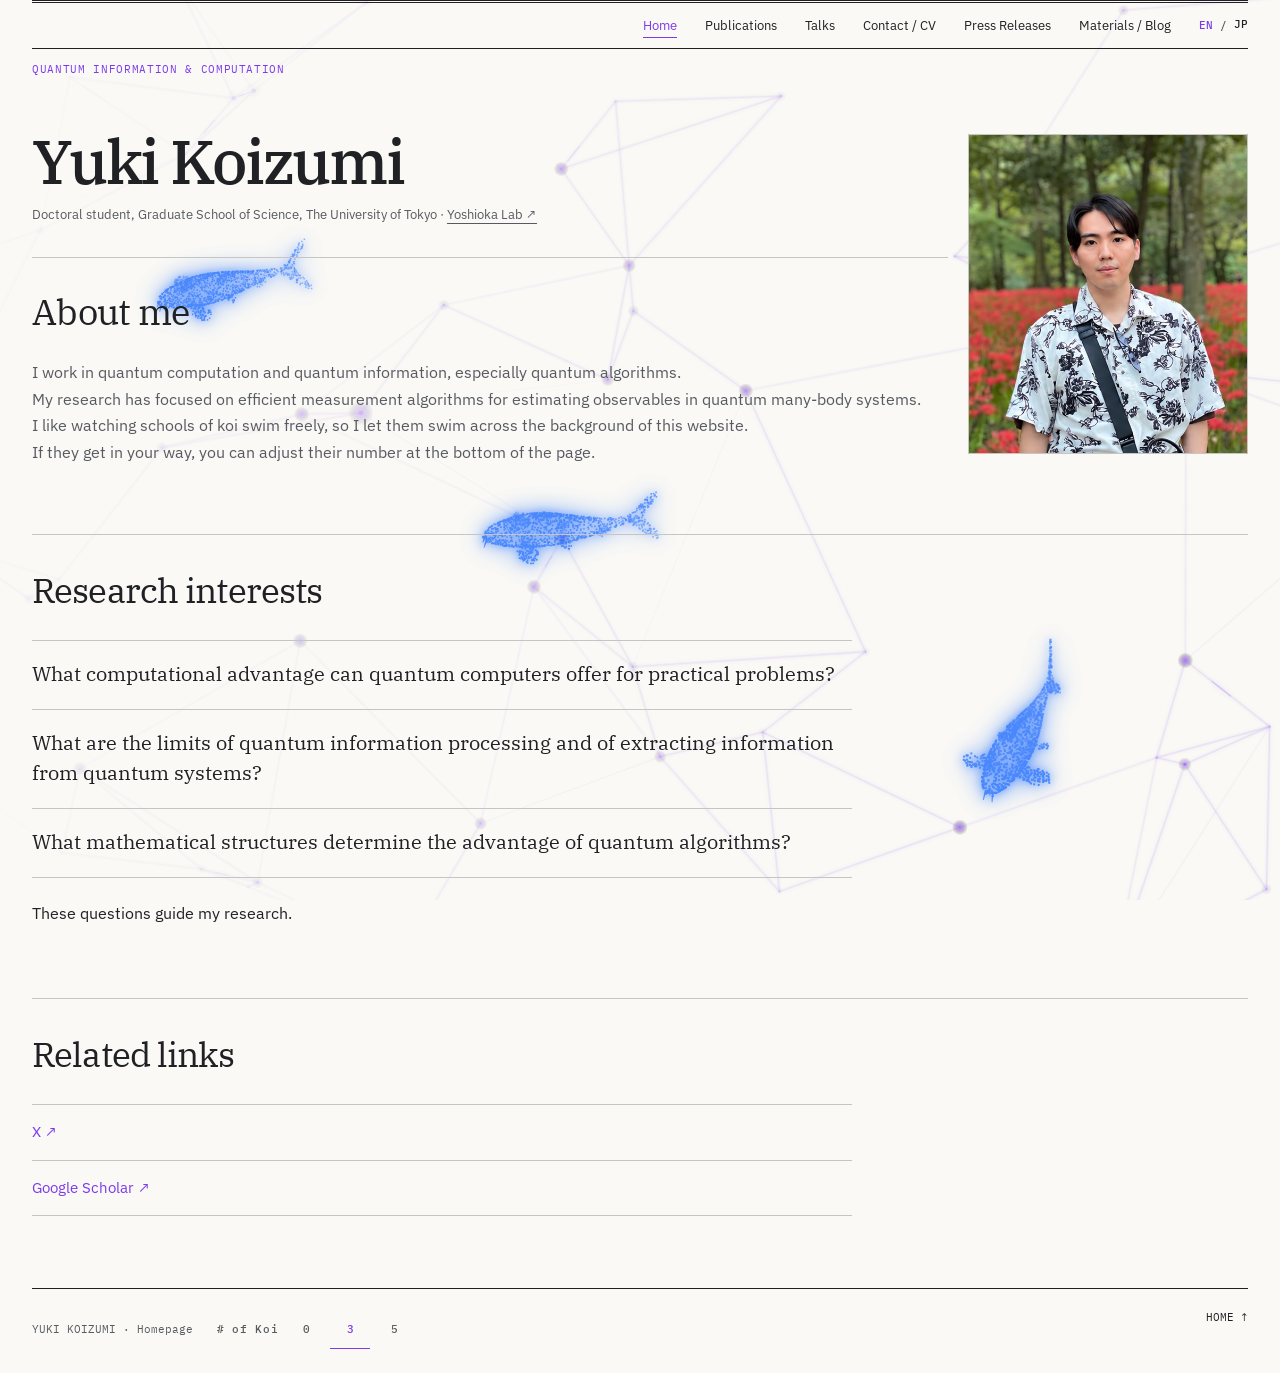
==== index.html @ 2f31bfc8 "2026/10/15 update" ====
<!doctype html>
<html lang="en">
<head>
<meta charset="utf-8">
<meta name="viewport" content="width=device-width, initial-scale=1">
<meta name="robots" content="noindex, nofollow">
<meta name="description" content="Research homepage of Yuki Koizumi, doctoral student at The University of Tokyo.">
<title>Home — Yuki Koizumi</title>
<link rel="preconnect" href="https://fonts.googleapis.com">
<link rel="preconnect" href="https://fonts.gstatic.com" crossorigin>
<link rel="stylesheet" href="https://fonts.googleapis.com/css2?family=IBM+Plex+Mono:wght@400;500&amp;family=IBM+Plex+Sans:wght@400;500&amp;family=IBM+Plex+Serif:wght@400;500&amp;display=swap">
<link rel="stylesheet" href="styles.css">
</head>
<body class="home-page">
<a class="skip-link" href="#main">Skip to content</a>
<div class="home-field" aria-hidden="true"><canvas id="home-field-canvas"></canvas></div>
<div class="home-koi" aria-hidden="true"><canvas id="home-koi-canvas"></canvas></div>
<div class="page">
  <nav class="site-nav" aria-label="Main navigation"><a href="index.html" aria-current="page">Home</a><a href="publications.html">Publications</a><a href="talks.html">Talks</a><a href="cv.html">Contact / CV</a><a href="press.html">Press Releases</a><a href="material.html">Materials / Blog</a><span class="language-switch" role="group" aria-label="Language"><span aria-current="true">EN</span><span class="separator" aria-hidden="true">/</span><a href="index-jp.html" lang="ja" hreflang="ja">JP</a></span></nav>
  <div class="home-overline"><p class="edition">QUANTUM INFORMATION &amp; COMPUTATION</p></div>
  <header class="site-header">
    <h1><a href="index.html">Yuki Koizumi</a></h1>
    <p class="affiliation">Doctoral student, Graduate School of Science, The University of Tokyo · <a href="https://sites.google.com/view/nyso/" target="_blank" rel="noopener noreferrer">Yoshioka Lab ↗</a></p>
    <figure class="home-portrait"><img src="assets/yuki-koizumi-portrait.png" width="523" height="598" alt="Portrait of Yuki Koizumi" decoding="async"></figure>
  </header>
  <main id="main">
    <section class="home-hero" aria-label="Introduction">
      <div class="home-hero-copy">
        <p class="intro">About me</p>
        <p class="lead">I work in quantum computation and quantum information, especially quantum algorithms. My research has focused on efficient measurement algorithms for estimating observables in quantum many-body systems. I like watching schools of koi swim freely, so I let them swim across the background of this website. If they get in your way, you can adjust their number at the bottom of the page.</p>
      </div>
    </section>
    <section class="section" aria-labelledby="home-interests">
      <div class="section-heading"><h2 id="home-interests">Research interests</h2></div>
      <ul class="interest-list">
        <li>What computational advantage can quantum computers offer for practical problems?</li>
        <li>What are the limits of quantum information processing and of extracting information from quantum systems?</li>
        <li>What mathematical structures determine the advantage of quantum algorithms?</li>
      </ul>
      <p class="lead">These questions guide my research.</p>
    </section>
    <section class="section" aria-labelledby="home-links">
      <div class="section-heading"><h2 id="home-links">Related links</h2></div>
      <ul class="related-links">
        <li><a href="https://x.com/Y_Koizumi_q" target="_blank" rel="noopener noreferrer">X ↗</a></li>
        <li><a href="https://scholar.google.com/citations?user=os1fWC4AAAAJ&amp;hl=ja" target="_blank" rel="noopener noreferrer">Google Scholar ↗</a></li>
      </ul>
    </section>
  </main>
  <footer class="footer"><div class="footer-meta"><span>YUKI KOIZUMI · Homepage</span><div class="koi-count-control" role="group" aria-label="Number of background koi"><span># of Koi</span><button type="button" data-koi-count="0" aria-pressed="false">0</button><button type="button" data-koi-count="3" aria-pressed="true">3</button><button type="button" data-koi-count="5" aria-pressed="false">5</button></div></div><a href="index.html">HOME ↑</a></footer>
</div>
<script defer src="sentence-wrap.js"></script>
<script defer src="koi/network-field.js"></script>
<script defer src="koi/three.min.js"></script>
<script defer src="koi/koi-geometry.js"></script>
<script defer src="koi/koi-home-canvas.js"></script>
</body>
</html>
---- styles.css ----
:root {
  color-scheme: light dark;
  /* In light-dark(), the first color is for light mode and the second is for dark mode. */
  --paper: light-dark(#faf9f5, #191a1c);
  --ink: light-dark(#202125, #eeece5);
  --quiet: light-dark(#575b61, #b5b6b8);
  --rule: light-dark(#c5c6c4, #45484c);
  --accent: light-dark(#7c3aed, #b794ff);
  --koi-color: light-dark(#0f62fe, #87aeff);
  --koi-glow: color-mix(in srgb, var(--koi-color) 88%, transparent);
  --koi-glow-soft: color-mix(in srgb, var(--koi-color) 68%, transparent);
  --network-color: light-dark(#7c3aed, #b794ff);
  --koi-opacity: .75;
}
* { box-sizing:border-box; }
html,body { margin:0; background:var(--paper); color:var(--ink); }
body { font:400 16px/1.65 'IBM Plex Sans',sans-serif; }
a { color:inherit; text-decoration:none; }
a:hover { color:var(--accent); text-decoration:underline; text-underline-offset:5px; }
a:focus-visible { outline:2px solid var(--accent); outline-offset:4px; }
.skip-link { position:absolute; left:16px; top:-60px; z-index:10; padding:8px 12px; background:var(--paper); border:1px solid var(--ink); }
.skip-link:focus { top:12px; }
.page { position:relative; z-index:2; width:100%; min-height:100vh; margin:0; padding:0 32px 24px; display:flex; flex-direction:column; }
.site-nav { display:flex; justify-content:flex-end; flex-wrap:wrap; gap:0 28px; border-top:3px double var(--ink); border-bottom:1px solid var(--ink); font-size:13px; }
.site-nav a { display:block; min-height:44px; padding:12px 0; white-space:nowrap; }
.site-nav a[aria-current='page'] { color:var(--accent); text-decoration:underline; text-underline-offset:7px; text-decoration-thickness:1px; }
.language-switch { display:flex; align-items:center; gap:7px; white-space:nowrap; font:500 11px/1.5 'IBM Plex Mono',monospace; }
.language-switch a { min-height:44px; }
.language-switch [aria-current='true'] { color:var(--accent); }
.language-switch .separator { color:var(--quiet); }
[hidden] { display:none !important; }
.edition,.eyebrow,time,.record-label,.footer { font-family:'IBM Plex Mono',monospace; }
.edition { margin:22px 0 0; color:var(--accent); font-size:11px; line-height:1.5; letter-spacing:.06em; }
.home-overline { display:flex; justify-content:space-between; align-items:center; flex-wrap:wrap; gap:4px 18px; margin-top:12px; }
.home-overline .edition { margin:0; }
.koi-count-control { display:flex; align-items:center; gap:4px; color:var(--quiet); font:500 11px/1.5 'IBM Plex Mono',monospace; letter-spacing:.06em; }
.koi-count-control span { margin-right:4px; white-space:nowrap; }
.koi-count-control button { min-width:40px; min-height:40px; padding:7px; border:0; border-bottom:1px solid transparent; background:transparent; color:inherit; font:inherit; cursor:pointer; }
.koi-count-control button[aria-pressed='true'] { border-bottom-color:var(--accent); color:var(--accent); }
.koi-count-control button:hover { color:var(--accent); }
.koi-count-control button:focus-visible { outline:2px solid var(--accent); outline-offset:2px; }
.site-header { padding:34px 0 32px; text-align:left; }
.home-page .site-header { position:relative; }
.eyebrow { margin:0; color:var(--quiet); font-size:11px; line-height:1.5; letter-spacing:.08em; text-transform:uppercase; }
.site-header h1 { margin:14px 0 8px; font:500 clamp(37px,6vw,62px)/1.13 'IBM Plex Serif',Georgia,serif; letter-spacing:-.035em; }
.affiliation { margin:0; color:var(--quiet); font-size:13px; }
.affiliation a { color:inherit; border-bottom:1px solid currentColor; }
.affiliation a:hover,.affiliation a:focus-visible { color:var(--accent); }
main { flex:1; }
h2,h3,p { margin-top:0; }
.intro { max-width:720px; margin:0 0 22px; font:400 clamp(25px,3vw,36px)/1.36 'IBM Plex Serif',Georgia,serif; letter-spacing:-.02em; }
.lead { max-width:670px; margin:0 0 24px; font-size:16px; }
.home-hero { max-width:min(1020px, calc(100% - 300px)); padding:30px 0 45px; border-top:1px solid var(--rule); }
.home-hero-copy { min-width:0; }
.home-hero .lead { max-width:none; color:var(--quiet); }
.sentence-unit { display:inline-block; white-space:nowrap; }
.sentence-unit.is-long { display:inline; white-space:normal; }
.home-portrait { position:absolute; top:56px; right:0; width:280px; margin:0; }
.home-portrait img { display:block; width:100%; height:auto; border:1px solid var(--rule); }
.home-field { position:fixed; inset:0; z-index:0; pointer-events:none; color:var(--network-color); background:url('koi/quantum-field.svg') center / cover no-repeat; opacity:.74; -webkit-mask-image:linear-gradient(90deg, rgba(0,0,0,.15), #000 70%); mask-image:linear-gradient(90deg, rgba(0,0,0,.15), #000 70%); }
.home-field.is-ready { background-image:none; }
.home-field canvas { display:none; width:100%; height:100%; }
.home-field.is-ready canvas { display:block; }
.home-koi { display:none; position:fixed; inset:0; z-index:1; pointer-events:none; color:var(--koi-color); opacity:var(--koi-opacity); }
.home-koi.is-ready { display:block; }
.home-koi canvas { display:block; width:100%; height:100%; filter:drop-shadow(0 0 5px var(--koi-glow)) drop-shadow(0 0 12px var(--koi-glow-soft)); }
@media (prefers-color-scheme: dark) { .home-field { background-image:url('koi/quantum-field-dark.svg'); opacity:.88; } }
@media print { .home-field,.home-koi { display:none !important; } }
.section { padding:34px 0 48px; border-top:1px solid var(--rule); }
.section-heading { margin-bottom:27px; }
.section-heading h1,.section-heading h2 { margin:0; font:400 clamp(28px,3vw,35px)/1.25 'IBM Plex Serif',Georgia,serif; letter-spacing:-.025em; }
.subpage main > .section:first-child { border-top:0; }
.section-heading .eyebrow { margin-top:8px; }
.interest-list { max-width:820px; margin:0; padding:0; border-top:1px solid var(--rule); list-style:none; }
.interest-list li { padding:18px 0 20px; border-bottom:1px solid var(--rule); font:400 20px/1.5 'IBM Plex Serif',Georgia,serif; overflow-wrap:anywhere; }
.interest-list + .lead { margin-top:22px; }
.related-links { max-width:820px; margin:0; padding:0; border-top:1px solid var(--rule); list-style:none; }
.related-links li { border-bottom:1px solid var(--rule); }
.related-links a { display:block; padding:15px 0; color:var(--accent); font-size:15px; }
.text-link { display:inline-block; padding:4px 0; border-bottom:1px solid currentColor; color:var(--accent); font-size:13px; }
.text-link:hover { border-color:var(--accent); }
.route-list,.record-list { max-width:820px; border-top:1px solid var(--rule); }
.route-row,.record { display:grid; grid-template-columns:150px minmax(0,1fr); gap:24px; padding:19px 0 21px; border-bottom:1px solid var(--rule); }
.route-row h3,.record h3 { margin:0 0 5px; font:400 22px/1.38 'IBM Plex Serif',Georgia,serif; overflow-wrap:anywhere; }
.route-row p,.record p { margin:0; font-size:14px; }
.route-row .record-label { padding-top:5px; color:var(--accent); font-size:11px; letter-spacing:.05em; text-transform:uppercase; }
.record time,.record-label { color:var(--quiet); font-size:12px; }
.record time { padding-top:4px; }
.record .metadata { margin:8px 0 0; }
.record .text-link { margin-top:12px; }
.metadata { color:var(--quiet); font-size:13px; }
.publication-group + .publication-group { margin-top:34px; }
.publication-group-heading { margin:0 0 12px; color:var(--accent); font-size:12px; }
.publication-list { max-width:1200px; overflow-x:auto; }
.publication-record h4 { width:max-content; margin:0 0 5px; font:400 20px/1.4 'IBM Plex Serif',Georgia,serif; white-space:nowrap; overflow-wrap:normal; }
.publication-record p { width:max-content; white-space:nowrap; }
.publication-record strong { font-weight:500; }
.cv-profile { max-width:980px; margin:0; border-top:1px solid var(--rule); }
.cv-profile > div { display:grid; grid-template-columns:210px minmax(0,1fr); gap:24px; padding:15px 0; border-bottom:1px solid var(--rule); }
.cv-profile dt,.cv-date { padding-top:3px; color:var(--quiet); font:400 12px/1.6 'IBM Plex Mono',monospace; }
.cv-profile dd { margin:0; overflow-wrap:anywhere; font-size:15px; }
.cv-profile .text-link { font-size:15px; }
.contact-note { max-width:980px; margin:22px 0 0; font-size:15px; }
.cv-list { max-width:980px; margin:0; padding:0; list-style:none; }
.cv-list .record { grid-template-columns:210px minmax(0,1fr); gap:24px; padding:16px 0 18px; }
.cv-list .record h3 { font-size:18px; line-height:1.45; }
.cv-list .record p { line-height:1.6; }
.cv-list .record .cv-links { margin-top:7px; }
.press-link-columns,.language-link-columns { display:grid; grid-template-columns:repeat(2,minmax(0,1fr)); gap:24px; max-width:900px; margin-top:16px; }
.press-link-group,.language-link-group { min-width:0; padding-top:10px; border-top:1px solid var(--rule); }
.press-link-group .press-language,.language-link-group .language-label { margin:0 0 6px; color:var(--quiet); font:400 11px/1.5 'IBM Plex Mono',monospace; letter-spacing:.05em; text-transform:uppercase; }
.press-link-group .text-link,.language-link-group .text-link { margin-top:0; }
.cv-list .record .text-link { margin-top:0; }
.blog-post { max-width:820px; padding:20px 0 24px; border-top:1px solid var(--rule); border-bottom:1px solid var(--rule); }
.blog-post + .blog-post { border-top:0; }
.blog-post h3 { margin:0 0 14px; font:400 22px/1.4 'IBM Plex Serif',Georgia,serif; }
.blog-post p { max-width:730px; margin:0 0 14px; font-size:15px; }
.blog-post .blog-meta { color:var(--quiet); font:400 12px/1.5 'IBM Plex Mono',monospace; }
.blog-post p:last-child { margin-bottom:0; }
.bounded-list { max-height:820px; overflow-y:auto; overscroll-behavior:contain; scrollbar-gutter:stable; }
.bounded-list:focus-visible { outline:2px solid var(--accent); outline-offset:2px; }
.bounded-list .record { min-height:120px; }
.cv-activity-scroll { max-width:980px; max-height:620px; }
.talk-controls { display:flex; align-items:center; flex-wrap:wrap; gap:10px; max-width:1200px; padding:0 0 14px; }
.talk-control-group { display:flex; align-items:center; gap:8px; }
.talk-controls label { margin-right:6px; color:var(--quiet); font:400 11px/1.5 'IBM Plex Mono',monospace; letter-spacing:.06em; text-transform:uppercase; }
.talk-controls select,.talk-controls button { min-height:44px; padding:8px 12px; border:1px solid var(--rule); border-radius:0; background:var(--paper); color:var(--ink); font:400 13px/1.5 'IBM Plex Sans',sans-serif; }
.talk-controls select { min-width:135px; }
.talk-controls button { min-width:44px; cursor:pointer; }
.talk-controls select:focus-visible,.talk-controls button:focus-visible { outline:2px solid var(--accent); outline-offset:2px; }
.talk-count { margin:0 0 10px; }
.talk-language-note { margin:0 0 18px; }
.talk-list { max-width:1200px; overflow-x:auto; }
.talk-list .record { grid-template-columns:110px minmax(0,1fr); gap:18px; padding:15px 0 17px; }
.talk-list .record h3 { width:max-content; white-space:nowrap; overflow-wrap:normal; font-size:19px; line-height:1.35; }
.talk-list .record .talk-kind { margin:0 0 6px; color:var(--accent); font:400 11px/1.5 'IBM Plex Mono',monospace; letter-spacing:.05em; text-transform:uppercase; }
.talk-list .record .talk-authors { margin-top:8px; }
.note { max-width:730px; margin:18px 0 0; color:var(--quiet); font-size:13px; }
.footer { display:flex; justify-content:space-between; gap:20px; margin-top:24px; padding:20px 0 0; border-top:1px solid var(--ink); color:var(--quiet); font-size:11px; line-height:1.6; }
.footer-meta { display:flex; align-items:center; flex-wrap:wrap; gap:4px 24px; }
.footer a { color:var(--ink); }
@media(max-width:650px) { .page { padding:0 20px 24px; } .site-nav { gap:0 18px; line-height:1.3; } .site-nav a { padding:12px 0; } .site-header { padding:28px 0 26px; } .home-hero { padding:24px 0 34px; } .section { padding:28px 0 38px; } .section-heading { margin-bottom:22px; } .route-row,.record,.talk-list .record { grid-template-columns:minmax(0,1fr); gap:7px; } .bounded-list { max-height:min(70vh,700px); } .footer { flex-direction:column; gap:7px; } }
@media(max-width:900px) { .home-hero { max-width:100%; } .home-portrait { position:static; width:min(56vw,220px); margin-top:24px; } .sentence-unit { display:inline; white-space:normal; margin-right:0; } }
@media(max-width:650px) { .cv-profile > div,.cv-list .record { grid-template-columns:minmax(0,1fr); gap:5px; } }
@media(max-width:650px) { .press-link-columns,.language-link-columns { grid-template-columns:minmax(0,1fr); gap:14px; } }
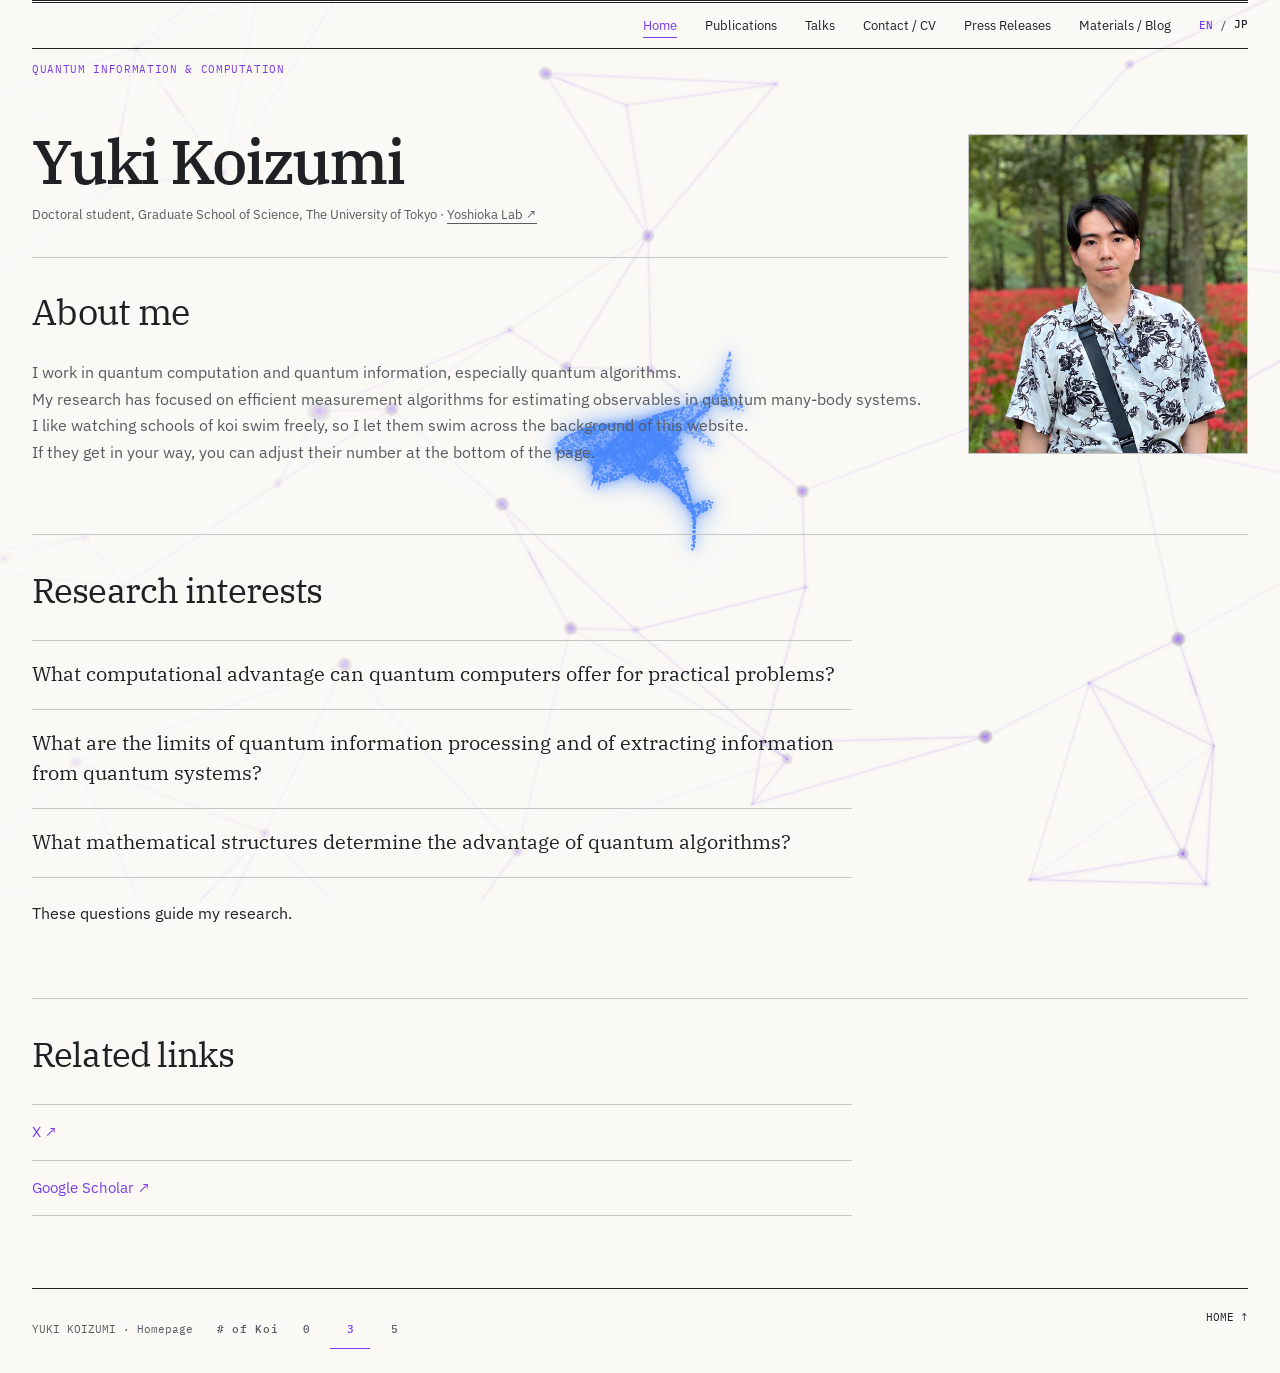
==== commit 299d5e92: "Allow search indexing and add sitemap" ====
--- a/index.html
+++ b/index.html
@@ -3,9 +3,8 @@
 <head>
 <meta charset="utf-8">
 <meta name="viewport" content="width=device-width, initial-scale=1">
-<meta name="robots" content="noindex, nofollow">
 <meta name="description" content="Research homepage of Yuki Koizumi, doctoral student at The University of Tokyo.">
-<title>Home — Yuki Koizumi</title>
+<title>Yuki Koizumi | Quantum Information | The University of Tokyo</title>
 <link rel="preconnect" href="https://fonts.googleapis.com">
 <link rel="preconnect" href="https://fonts.gstatic.com" crossorigin>
 <link rel="stylesheet" href="https://fonts.googleapis.com/css2?family=IBM+Plex+Mono:wght@400;500&amp;family=IBM+Plex+Sans:wght@400;500&amp;family=IBM+Plex+Serif:wght@400;500&amp;display=swap">
